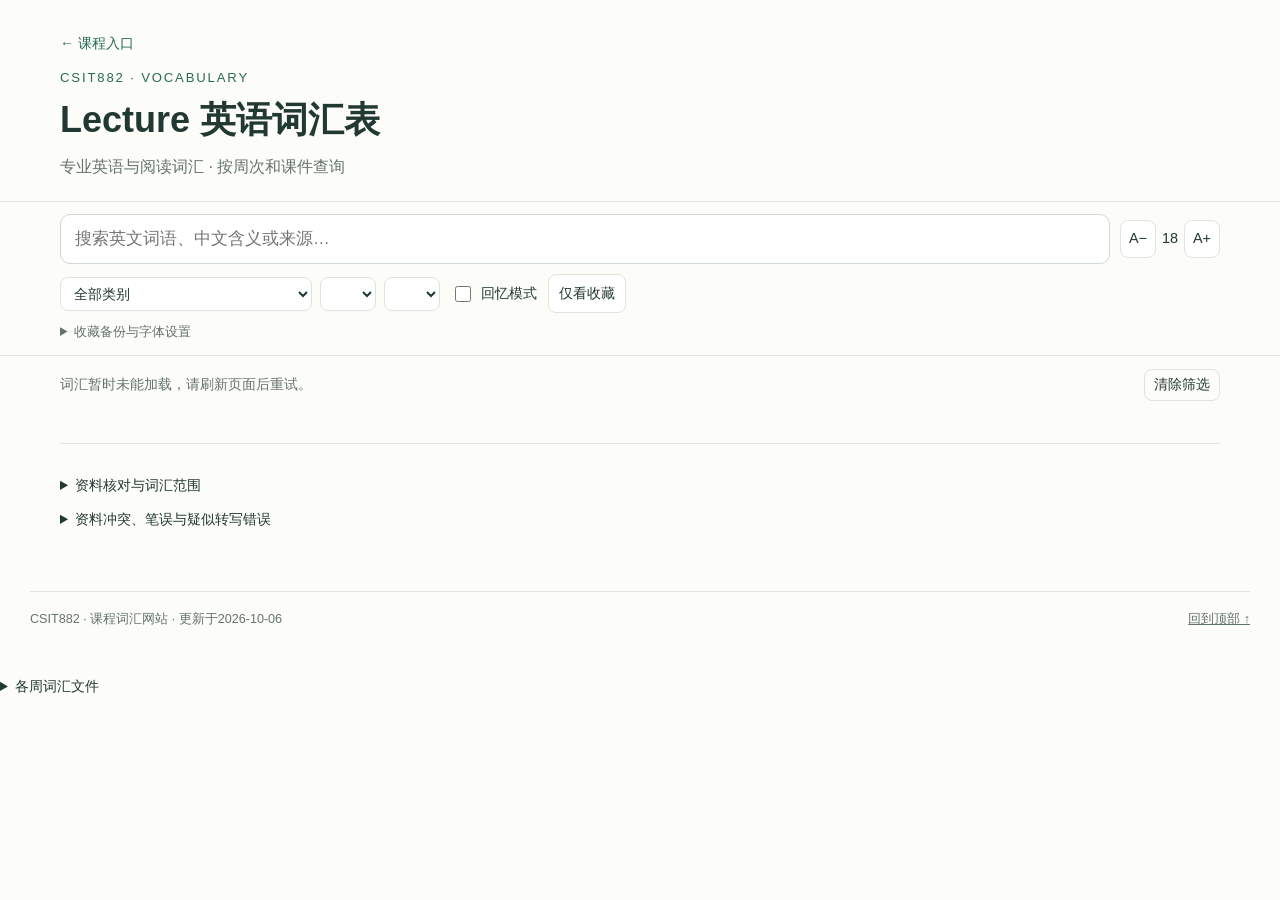
==== web/882/index.html @ 9cefbb7d "Maintain separate weekly CSIT882 and CSIT985 vocabulary and automate Pages" ====
<!doctype html>
<html lang="zh-CN" data-interface-version="reading-2026-10-06">
<head>
<meta charset="utf-8"><meta name="viewport" content="width=device-width,initial-scale=1">
<title>CSIT882 · 英语词汇表</title>
<link rel="stylesheet" href="./style.css?v=@@CSS_HASH@@">
</head>
<body>
<header class="wrap masthead" id="top"><a class="course-home" href="../">← 课程入口</a><p class="eyebrow">CSIT882 · VOCABULARY</p><h1>Lecture 英语词汇表</h1><p class="lead">专业英语与阅读词汇 · 按周次和课件查询</p></header>
<div class="toolbar"><div class="wrap">
<div class="searchline"><div class="searchbox"><label class="sr" for="search">搜索英文词语、中文含义或来源</label><input type="search" id="search" placeholder="搜索英文词语、中文含义或来源…" autocomplete="off"><button id="clear" class="clear" aria-label="清空搜索" hidden>×</button></div><div class="font"><button id="smaller" aria-label="缩小字体">A−</button><span id="size-label">18</span><button id="larger" aria-label="放大字体">A+</button></div></div>
<div class="filters"><select id="category" aria-label="词汇类别"><option value="all">全部类别</option><option value="technical">专业英语 · Technical terms</option><option value="reading">阅读词汇 · Reading vocabulary</option></select><select id="week" aria-label="周次"></select><select id="lecture" aria-label="课件"></select><label class="toggle"><input type="checkbox" id="recall">回忆模式</label><button class="small" id="saved-only" aria-pressed="false">仅看收藏</button></div>
<details class="record-tools"><summary>收藏备份与字体设置</summary><div class="filters"><button class="small" id="export-saved">导出收藏</button><button class="small" id="import-saved">导入收藏</button><input type="file" id="import-file" accept=".json,application/json" hidden></div><p>收藏表示需要复习，不代表已经掌握。合并词条会兼容旧收藏；移出独立词表的旧收藏记录仍保留在备份中。</p><p id="transfer-note" role="status"></p><p id="storage-note" role="status" hidden>当前浏览器无法保存记录；可以导出备份。</p></details>
</div></div>
<main class="wrap"><div class="resultbar"><p class="status" id="result-status" role="status" aria-live="polite"></p><button id="reset">清除筛选</button></div><p class="recall-note" id="recall-note" hidden>英文词语保留，中文含义、原文和解释已遮住。点击词语或“查看解释”展开，再点一次遮住。</p><noscript><p>查询、筛选和回忆模式需要启用JavaScript；词汇数据由本站提供。</p></noscript><div id="results"></div>
<section class="reference" id="source-notes"><details><summary>资料核对与词汇范围</summary><div id="source-checks"></div><p>普通词按资料中的实际义项筛选，以较难词语、搭配和固定用法为主，不编造精确难度等级。专业概念、术语、缩写和SQL语法按课程语境收录。课件里的命令与指令文字仅作为词汇资料。</p></details><details><summary>资料冲突、笔误与疑似转写错误</summary><div id="issues"></div></details></section>
</main><footer class="wrap footer"><span>CSIT882 · 课程词汇网站 · 更新于2026-10-06</span><a href="#top">回到顶部 ↑</a></footer><details class="week-files"><summary>各周词汇文件</summary>@@WEEK_LINKS@@</details>


<script src="./app.js?v=@@APP_HASH@@" defer></script></body>
</html>
---- web/882/style.css ----
:root{--size:18px;--ink:#223833;--muted:#64736b;--accent:#276b57;--light:#eaf2ed;--paper:#fcfcf8;--line:#dfe5dd;--warm:#9b6434}
*{box-sizing:border-box}html{font-size:var(--size)}body{margin:0;background:var(--paper);color:var(--ink);font-family:-apple-system,BlinkMacSystemFont,"Segoe UI","PingFang SC","Microsoft YaHei",sans-serif;font-size:var(--size);line-height:1.65}
button,input,select{font:inherit}button,select{cursor:pointer}button{color:inherit;border:1px solid var(--line);background:white;border-radius:8px;padding:7px 11px}button:hover{background:#f1f6f1;border-color:#9eb6a8}button:focus-visible,input:focus-visible,select:focus-visible,summary:focus-visible{outline:3px solid #81b7a3;outline-offset:3px}[hidden]{display:none!important}a{color:var(--accent)}
.wrap{max-width:1220px;margin:auto;padding:0 30px}.masthead{padding-top:32px;padding-bottom:22px}.eyebrow{margin:0 0 8px;color:var(--accent);font-size:.73rem;letter-spacing:.14em}h1{font-size:2rem;margin:0;line-height:1.3;font-weight:650}.lead{font-size:.9rem;color:var(--muted);margin:9px 0 0}
.toolbar{position:sticky;top:0;z-index:10;background:var(--paper);border-top:1px solid var(--line);border-bottom:1px solid var(--line);padding:12px 0}.searchline{display:flex;gap:10px;align-items:center}.searchbox{position:relative;flex:1;min-width:0}.searchbox input{width:100%;padding:10px 44px 10px 14px;border:1px solid #cfdad0;border-radius:10px;background:white;font-size:.93rem}.clear{position:absolute;right:7px;top:6px;border:0;padding:4px 9px;background:transparent}.font{display:flex;align-items:center;gap:6px;font-size:.8rem;white-space:nowrap}.font button{min-width:34px;padding:6px 8px}.filters{display:flex;gap:8px;flex-wrap:wrap;align-items:center;margin-top:10px}.filters select{max-width:340px;min-width:0;border:1px solid var(--line);border-radius:8px;padding:7px 25px 7px 9px;background:white;color:var(--ink);font-size:.8rem}.toggle{display:flex;gap:7px;align-items:center;font-size:.8rem;white-space:nowrap;padding:6px 3px}.toggle input{accent-color:var(--accent);width:16px;height:16px}.small{font-size:.79rem;padding:7px 10px}.small[aria-pressed=true]{background:var(--light);color:var(--accent);border-color:#95b29f}
.record-tools{margin-top:8px;font-size:.74rem;color:var(--muted)}summary{cursor:pointer}.record-tools summary{width:fit-content}.record-tools p{margin:7px 0 0}.status{color:var(--muted);font-size:.78rem;margin:17px 0}.resultbar{display:flex;justify-content:space-between;align-items:center;gap:10px}.resultbar button{font-size:.75rem;padding:4px 9px;background:transparent}.recall-note{background:var(--light);border:1px solid #d4e2d7;border-radius:10px;padding:12px 16px;font-size:.85rem;margin:0 0 18px}
.lecture-section{margin:24px 0}.sectionhead{font-size:.98rem;margin:0 0 10px;overflow-wrap:anywhere;font-weight:600}.sectionhead small{font-size:.72rem;color:var(--muted);font-weight:400;display:block}.entry{display:grid;grid-template-columns:minmax(0,29%) minmax(0,1fr);gap:13px 24px;border:1px solid var(--line);border-bottom:0;background:white;padding:22px;min-width:0}.entry:first-child{border-radius:12px 12px 0 0}.entry:last-child{border-bottom:1px solid var(--line);border-radius:0 0 12px 12px}.entry:only-child{border-radius:12px}.term,.body{min-width:0;overflow-wrap:anywhere}.term h3{margin:0 0 9px;font-size:1.04rem;line-height:1.5;font-weight:650}.word-button{padding:0;background:transparent;border:0;text-align:left;font-weight:650;overflow-wrap:anywhere;max-width:100%}.word-button:hover{background:transparent;color:var(--accent)}.category{display:inline-block;font-size:.66rem;line-height:1.45;border-radius:5px;padding:3px 7px;background:var(--light);color:var(--accent)}.category.reading{background:#f6f0e7;color:#816443}.meaning{margin:0 0 10px;font-size:1rem}.meaning:last-child{margin-bottom:0}.sense-label{display:block;color:var(--muted);font-size:.72rem;margin-bottom:3px}.source-list{margin-top:10px;font-size:.71rem;color:var(--muted);overflow-wrap:anywhere;line-height:1.6}.source-list p{margin:3px 0}.source-list .file{font-weight:550}.detail{font-size:.84rem;margin-top:10px}.detail>summary{color:var(--accent);font-size:.77rem}.detailbody{margin-top:9px;padding:12px 15px;background:#f7f9f4;border-radius:8px;border-left:3px solid #b5cbb8;overflow-wrap:anywhere}.detailbody p{margin:5px 0 11px}.detailbody p:last-child{margin-bottom:0}.basis,.quote-label{color:var(--muted);font-size:.73rem}.detailbody blockquote{margin:6px 0 15px;color:#334b3d;line-height:1.7;overflow-wrap:anywhere}.entryfoot{grid-column:1/-1;display:flex;justify-content:flex-end;gap:8px;flex-wrap:wrap;border-top:1px solid #eef1eb;padding-top:9px;align-items:center}.entryfoot button{font-size:.77rem;padding:4px 10px}.star{border:0;background:transparent!important;font-size:1rem!important}.star[aria-pressed=true]{color:var(--warm)}.covered .body{display:flex;align-items:flex-start;color:var(--muted);font-size:.86rem}.entry .recall-hint{margin:0}.empty{padding:36px 22px;border:1px solid var(--line);border-radius:12px;text-align:center;color:var(--muted)}
.reference{margin:30px 0;border-top:1px solid var(--line);padding:20px 0;font-size:.79rem;color:var(--muted);overflow-wrap:anywhere}.reference>details{margin:10px 0}.reference summary{color:var(--ink);font-weight:550}.reference p,.reference li{margin:8px 0}.reference ul{padding-left:22px}.footer{border-top:1px solid var(--line);padding:17px 0 25px;font-size:.7rem;color:var(--muted);display:flex;gap:12px;justify-content:space-between}.footer a{color:var(--muted)}mark{background:#faedb7;color:inherit}.sr{position:absolute;clip:rect(0,0,0,0);width:1px;height:1px;overflow:hidden}
@media(max-width:860px){.wrap{padding:0 20px}.entry{grid-template-columns:minmax(0,1fr);padding:20px;gap:12px}.entryfoot{grid-column:1}.source-list{margin-top:8px}.sectionhead{font-size:.93rem}.filters select{max-width:100%}}
@media(max-width:520px){.wrap{padding:0 15px}.masthead{padding-top:24px}h1{font-size:1.65rem}.lead{font-size:.82rem}.toolbar{padding:10px 0}.filters{gap:6px}.filters select{flex:1;min-width:105px;font-size:.74rem}.font span{display:none}.font{gap:4px}.font button{padding:5px;min-width:29px}.searchbox input{font-size:.85rem}.toggle{font-size:.76rem}.entry{padding:17px}.entryfoot{justify-content:flex-start}.detailbody{padding:10px 12px}.footer{flex-direction:column}}
@media print{.toolbar,.resultbar,.recall-note,.entryfoot,.footer{display:none!important}.wrap{max-width:none;padding:0}.entry{break-inside:avoid;border-bottom:1px solid var(--line)}.detailbody{background:white}.reference{break-before:page}}

.course-home{display:block;width:fit-content;margin-bottom:12px;color:var(--accent,var(--green));font-size:14px;text-decoration:none}.week-files{margin:20px 0;font-size:14px}.week-files li{margin:8px 0}
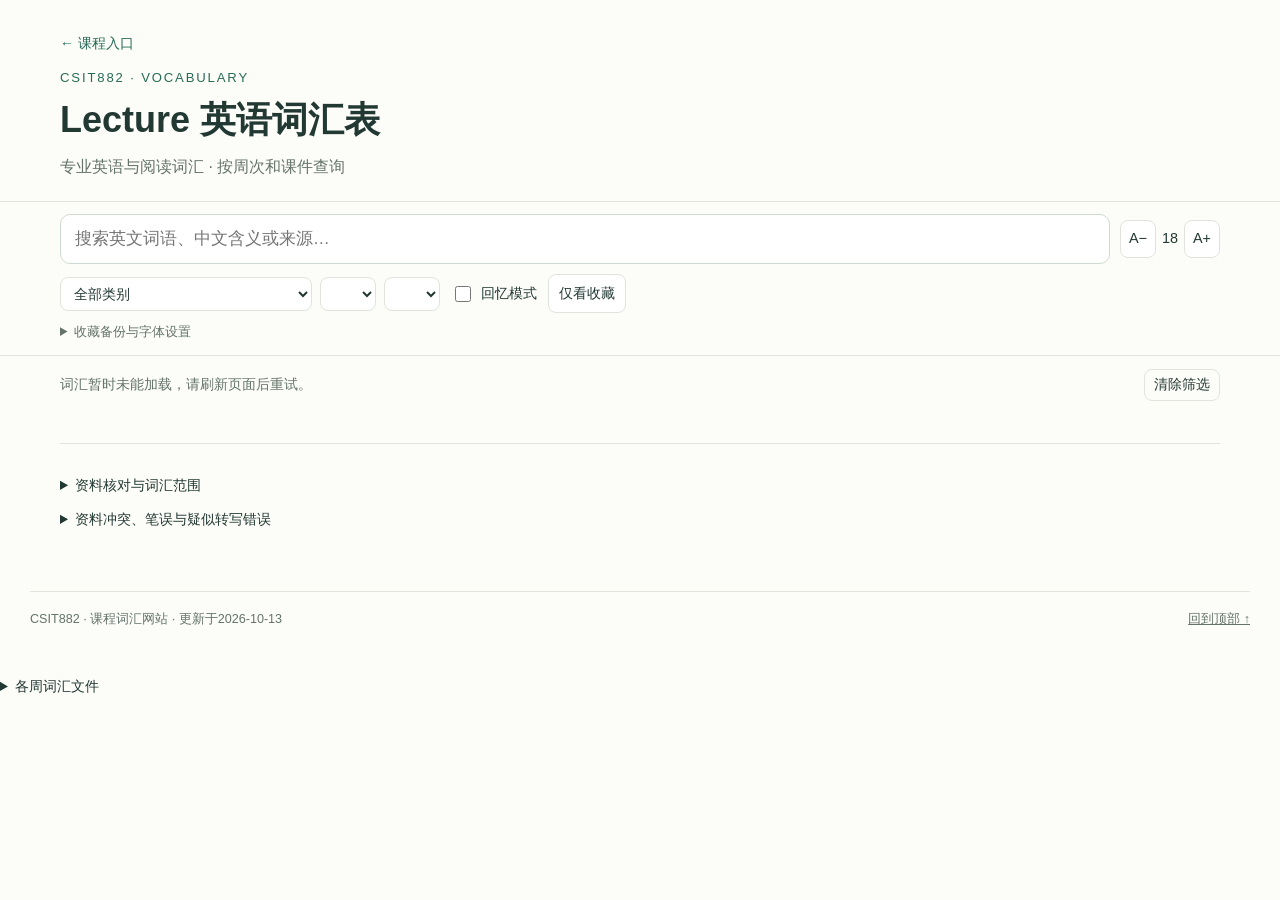
==== commit 5ead3637: "Add source-checked CSIT882 Week 11 vocabulary" ====
--- a/web/882/index.html
+++ b/web/882/index.html
@@ -14,7 +14,7 @@
 </div></div>
 <main class="wrap"><div class="resultbar"><p class="status" id="result-status" role="status" aria-live="polite"></p><button id="reset">清除筛选</button></div><p class="recall-note" id="recall-note" hidden>英文词语保留，中文含义、原文和解释已遮住。点击词语或“查看解释”展开，再点一次遮住。</p><noscript><p>查询、筛选和回忆模式需要启用JavaScript；词汇数据由本站提供。</p></noscript><div id="results"></div>
 <section class="reference" id="source-notes"><details><summary>资料核对与词汇范围</summary><div id="source-checks"></div><p>普通词按资料中的实际义项筛选，以较难词语、搭配和固定用法为主，不编造精确难度等级。专业概念、术语、缩写和SQL语法按课程语境收录。课件里的命令与指令文字仅作为词汇资料。</p></details><details><summary>资料冲突、笔误与疑似转写错误</summary><div id="issues"></div></details></section>
-</main><footer class="wrap footer"><span>CSIT882 · 课程词汇网站 · 更新于2026-10-06</span><a href="#top">回到顶部 ↑</a></footer><details class="week-files"><summary>各周词汇文件</summary>@@WEEK_LINKS@@</details>
+</main><footer class="wrap footer"><span>CSIT882 · 课程词汇网站 · 更新于2026-10-13</span><a href="#top">回到顶部 ↑</a></footer><details class="week-files"><summary>各周词汇文件</summary>@@WEEK_LINKS@@</details>
 
 
 <script src="./app.js?v=@@APP_HASH@@" defer></script></body>
